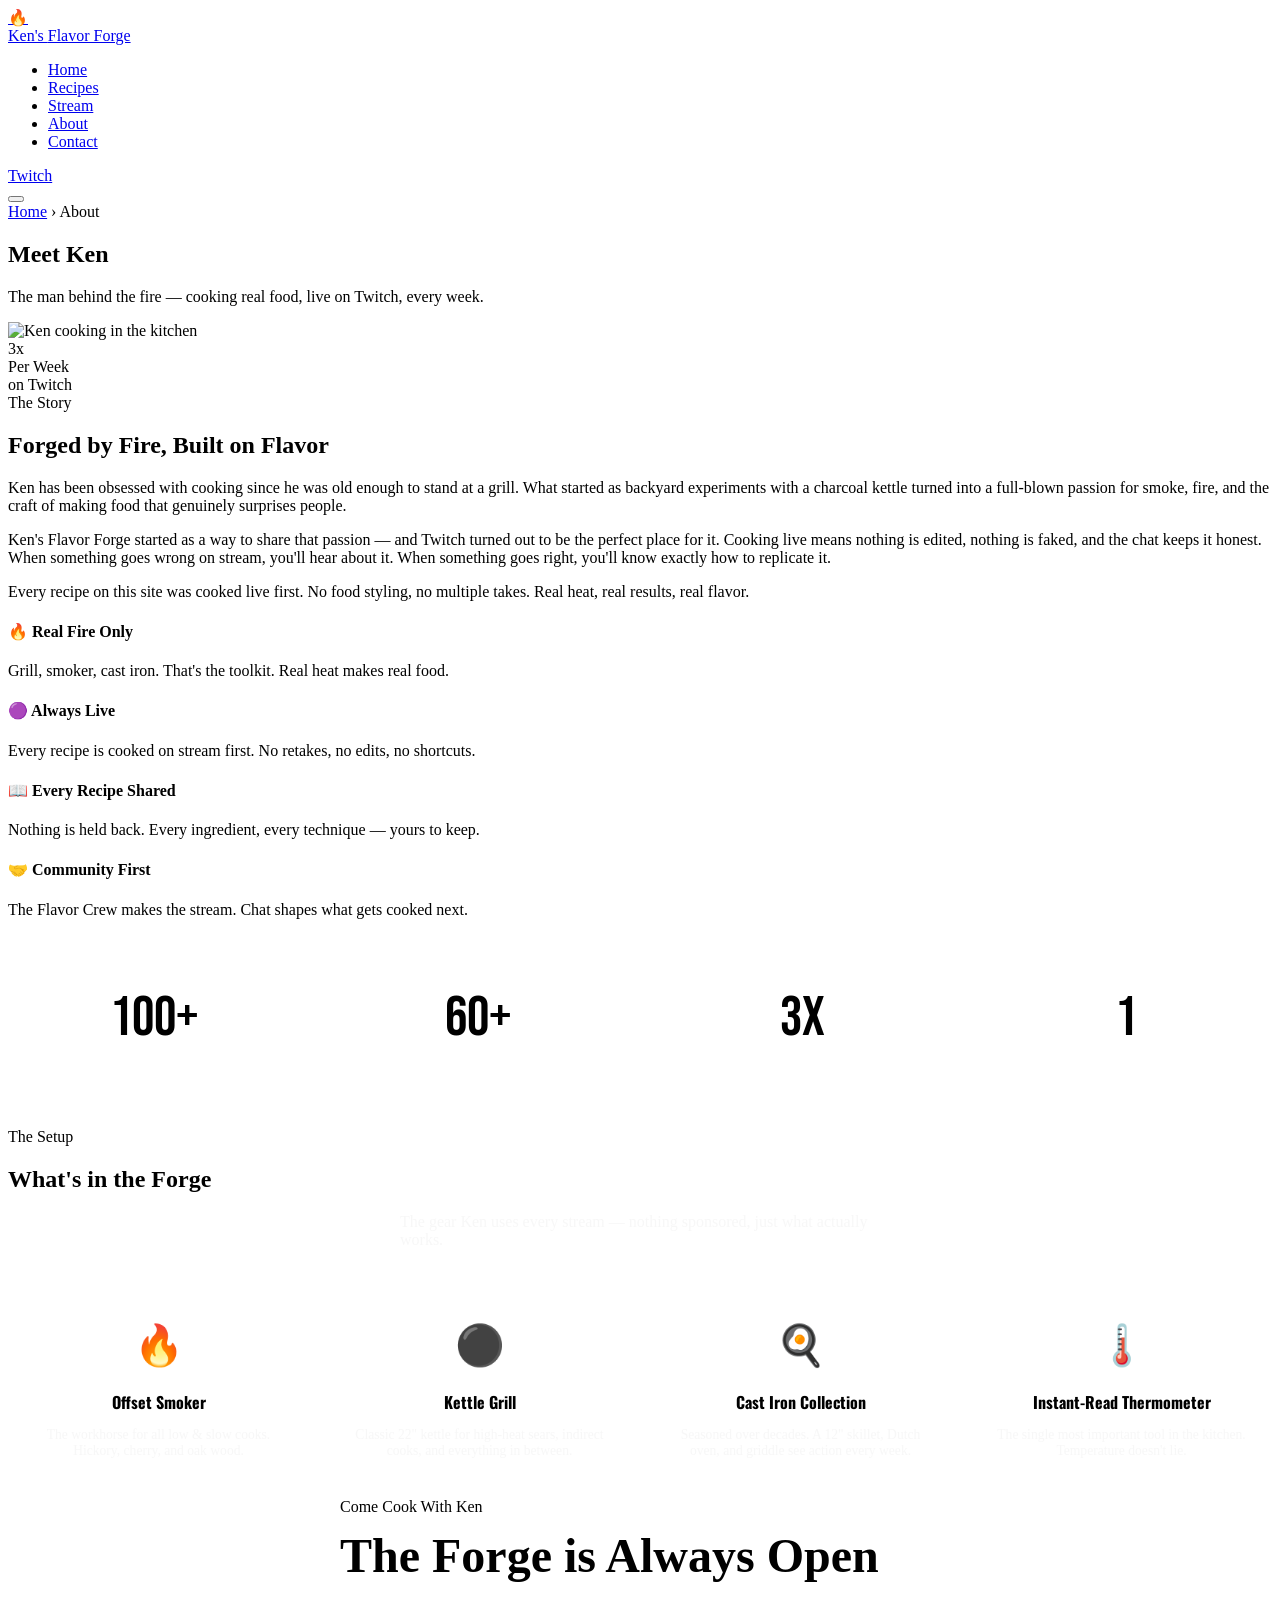
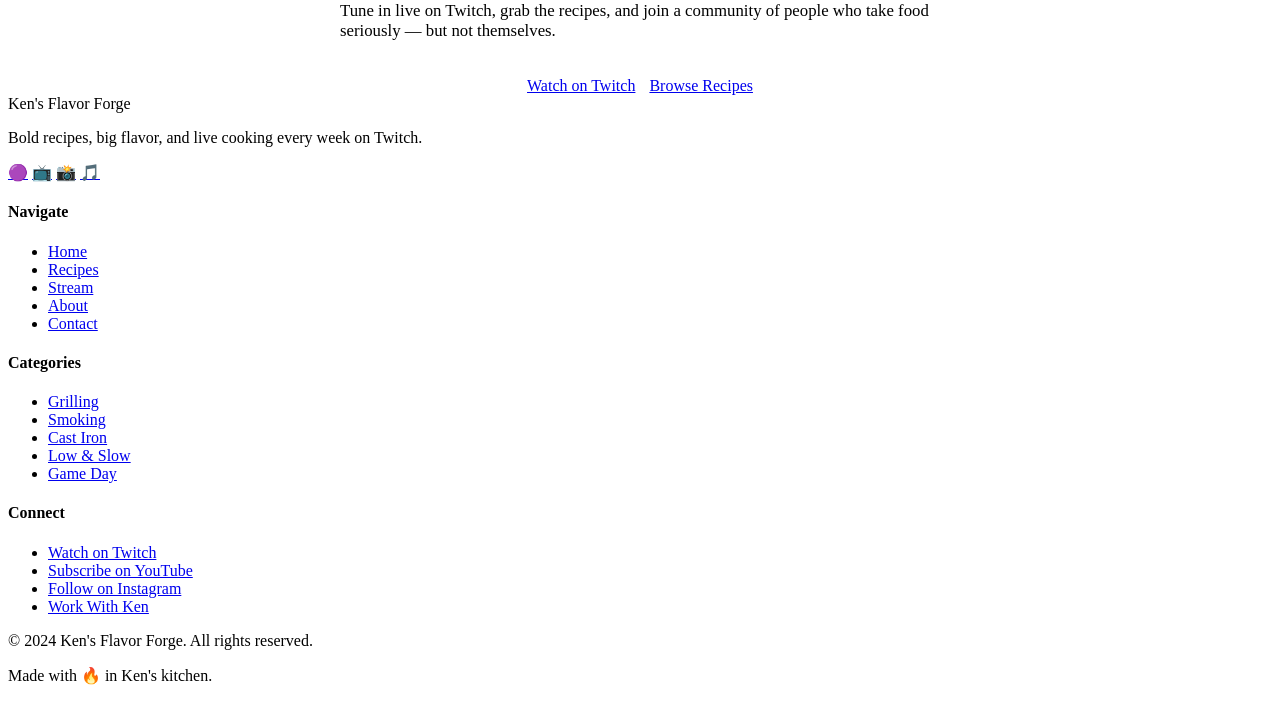
==== about.html @ 2275aea5 "Add about.html" ====
<!DOCTYPE html>
<html lang="en">
<head>
  <meta charset="UTF-8">
  <meta name="viewport" content="width=device-width, initial-scale=1.0">
  <title>About Ken — Ken's Flavor Forge</title>
  <meta name="description" content="Meet Ken — the man behind the fire. Real food, real flavor, live every week on Twitch.">
  <link rel="preconnect" href="https://fonts.googleapis.com">
  <link rel="preconnect" href="https://fonts.gstatic.com" crossorigin>
  <link href="https://fonts.googleapis.com/css2?family=Bebas+Neue&family=Oswald:wght@400;500;600;700&family=Inter:wght@300;400;500;600&display=swap" rel="stylesheet">
  <link rel="stylesheet" href="css/styles.css">
</head>
<body>

  <!-- ==================== HEADER ==================== -->
  <header class="site-header light" role="banner">
    <div class="container">
      <nav class="nav-inner" aria-label="Main navigation">
        <a href="index.html" class="nav-logo" aria-label="Ken's Flavor Forge Home">
          <div class="logo-icon" aria-hidden="true">🔥</div>
          <div class="logo-text">Ken's <span>Flavor Forge</span></div>
        </a>
        <ul class="nav-links" role="list">
          <li><a href="index.html">Home</a></li>
          <li><a href="recipes.html">Recipes</a></li>
          <li><a href="videos.html">Stream</a></li>
          <li><a href="about.html" class="active">About</a></li>
          <li><a href="contact.html">Contact</a></li>
        </ul>
        <div class="nav-live">
          <a href="https://twitch.tv/YOUR_TWITCH_USERNAME" target="_blank" rel="noopener" class="live-badge offline">
            <span class="dot"></span> Twitch
          </a>
        </div>
        <button class="nav-toggle" aria-label="Toggle mobile menu" aria-expanded="false">
          <span></span><span></span><span></span>
        </button>
      </nav>
    </div>
  </header>

  <!-- ==================== PAGE HERO ==================== -->
  <section class="page-hero">
    <div class="container">
      <div class="breadcrumb" aria-label="Breadcrumb">
        <a href="index.html">Home</a>
        <span aria-hidden="true">›</span>
        <span>About</span>
      </div>
      <h1 class="display">Meet Ken</h1>
      <p>The man behind the fire — cooking real food, live on Twitch, every week.</p>
    </div>
  </section>

  <!-- ==================== ABOUT MAIN ==================== -->
  <section class="section section-cream">
    <div class="container">
      <div class="about-grid">

        <div class="about-img fade-up">
          <img
            src="https://images.unsplash.com/photo-1577219491135-ce391730fb2c?w=700&q=80"
            alt="Ken cooking in the kitchen"
            loading="lazy"
          >
          <div class="about-img-badge">
            <div class="num">3x</div>
            <div class="label">Per Week<br>on Twitch</div>
          </div>
        </div>

        <div class="about-content fade-up">
          <span class="section-label">The Story</span>
          <h2>Forged by Fire, Built on Flavor</h2>

          <p>
            Ken has been obsessed with cooking since he was old enough to stand at a grill.
            What started as backyard experiments with a charcoal kettle turned into a full-blown
            passion for smoke, fire, and the craft of making food that genuinely surprises people.
          </p>

          <p>
            Ken's Flavor Forge started as a way to share that passion — and Twitch turned out to
            be the perfect place for it. Cooking live means nothing is edited, nothing is faked,
            and the chat keeps it honest. When something goes wrong on stream, you'll hear about it.
            When something goes right, you'll know exactly how to replicate it.
          </p>

          <p>
            Every recipe on this site was cooked live first. No food styling, no multiple takes.
            Real heat, real results, real flavor.
          </p>

          <div class="about-values">
            <div class="value-card">
              <h4>🔥 Real Fire Only</h4>
              <p>Grill, smoker, cast iron. That's the toolkit. Real heat makes real food.</p>
            </div>
            <div class="value-card">
              <h4>🟣 Always Live</h4>
              <p>Every recipe is cooked on stream first. No retakes, no edits, no shortcuts.</p>
            </div>
            <div class="value-card">
              <h4>📖 Every Recipe Shared</h4>
              <p>Nothing is held back. Every ingredient, every technique — yours to keep.</p>
            </div>
            <div class="value-card">
              <h4>🤝 Community First</h4>
              <p>The Flavor Crew makes the stream. Chat shapes what gets cooked next.</p>
            </div>
          </div>
        </div>

      </div>
    </div>
  </section>

  <!-- ==================== STATS STRIP ==================== -->
  <section class="section-sm" style="background:var(--primary); padding:56px 0;">
    <div class="container">
      <div style="display:grid; grid-template-columns:repeat(4,1fr); gap:32px; text-align:center;">
        <div class="fade-up">
          <div style="font-family:'Bebas Neue',sans-serif; font-size:3.5rem; color:var(--white); line-height:1;">100+</div>
          <div style="font-family:'Oswald',sans-serif; font-size:0.8rem; letter-spacing:0.15em; text-transform:uppercase; color:rgba(255,255,255,0.7); margin-top:6px;">Live Streams</div>
        </div>
        <div class="fade-up">
          <div style="font-family:'Bebas Neue',sans-serif; font-size:3.5rem; color:var(--white); line-height:1;">60+</div>
          <div style="font-family:'Oswald',sans-serif; font-size:0.8rem; letter-spacing:0.15em; text-transform:uppercase; color:rgba(255,255,255,0.7); margin-top:6px;">Recipes Published</div>
        </div>
        <div class="fade-up">
          <div style="font-family:'Bebas Neue',sans-serif; font-size:3.5rem; color:var(--white); line-height:1;">3x</div>
          <div style="font-family:'Oswald',sans-serif; font-size:0.8rem; letter-spacing:0.15em; text-transform:uppercase; color:rgba(255,255,255,0.7); margin-top:6px;">Streams Per Week</div>
        </div>
        <div class="fade-up">
          <div style="font-family:'Bebas Neue',sans-serif; font-size:3.5rem; color:var(--white); line-height:1;">1</div>
          <div style="font-family:'Oswald',sans-serif; font-size:0.8rem; letter-spacing:0.15em; text-transform:uppercase; color:rgba(255,255,255,0.7); margin-top:6px;">Forge. Ken's.</div>
        </div>
      </div>
    </div>
  </section>

  <!-- ==================== GEAR SECTION ==================== -->
  <section class="section section-dark-mid">
    <div class="container">
      <div class="section-header fade-up text-center" style="margin-bottom:48px;">
        <span class="section-label">The Setup</span>
        <h2 style="color:var(--white);">What's in the Forge</h2>
        <p style="color:rgba(240,240,240,0.55); max-width:480px; margin:0 auto;">The gear Ken uses every stream — nothing sponsored, just what actually works.</p>
      </div>

      <div style="display:grid; grid-template-columns:repeat(auto-fill,minmax(240px,1fr)); gap:20px;" class="fade-up">

        <div style="background:var(--dark-card); border-radius:var(--radius); padding:24px; border:1px solid rgba(255,255,255,0.07); text-align:center;">
          <div style="font-size:2.5rem; margin-bottom:12px;">🔥</div>
          <h4 style="font-family:'Oswald',sans-serif; font-size:1rem; color:var(--white); margin-bottom:8px;">Offset Smoker</h4>
          <p style="font-size:0.85rem; color:rgba(240,240,240,0.5);">The workhorse for all low & slow cooks. Hickory, cherry, and oak wood.</p>
        </div>

        <div style="background:var(--dark-card); border-radius:var(--radius); padding:24px; border:1px solid rgba(255,255,255,0.07); text-align:center;">
          <div style="font-size:2.5rem; margin-bottom:12px;">⚫</div>
          <h4 style="font-family:'Oswald',sans-serif; font-size:1rem; color:var(--white); margin-bottom:8px;">Kettle Grill</h4>
          <p style="font-size:0.85rem; color:rgba(240,240,240,0.5);">Classic 22" kettle for high-heat sears, indirect cooks, and everything in between.</p>
        </div>

        <div style="background:var(--dark-card); border-radius:var(--radius); padding:24px; border:1px solid rgba(255,255,255,0.07); text-align:center;">
          <div style="font-size:2.5rem; margin-bottom:12px;">🍳</div>
          <h4 style="font-family:'Oswald',sans-serif; font-size:1rem; color:var(--white); margin-bottom:8px;">Cast Iron Collection</h4>
          <p style="font-size:0.85rem; color:rgba(240,240,240,0.5);">Seasoned over decades. A 12" skillet, Dutch oven, and griddle see action every week.</p>
        </div>

        <div style="background:var(--dark-card); border-radius:var(--radius); padding:24px; border:1px solid rgba(255,255,255,0.07); text-align:center;">
          <div style="font-size:2.5rem; margin-bottom:12px;">🌡️</div>
          <h4 style="font-family:'Oswald',sans-serif; font-size:1rem; color:var(--white); margin-bottom:8px;">Instant-Read Thermometer</h4>
          <p style="font-size:0.85rem; color:rgba(240,240,240,0.5);">The single most important tool in the kitchen. Temperature doesn't lie.</p>
        </div>

      </div>
    </div>
  </section>

  <!-- ==================== JOIN CTA ==================== -->
  <section class="section section-cream text-center">
    <div class="container fade-up" style="max-width:600px; margin:0 auto;">
      <span class="section-label">Come Cook With Ken</span>
      <h2 style="font-size:clamp(2rem,4vw,3rem); margin:12px 0 18px;">The Forge is Always Open</h2>
      <p style="color:var(--text-mid); font-size:1.05rem; margin-bottom:36px;">
        Tune in live on Twitch, grab the recipes, and join a community of people who take food seriously
        — but not themselves.
      </p>
      <div style="display:flex; gap:14px; justify-content:center; flex-wrap:wrap;">
        <a href="videos.html" class="btn btn-primary">Watch on Twitch</a>
        <a href="recipes.html" class="btn btn-outline-dark">Browse Recipes</a>
      </div>
    </div>
  </section>

  <!-- ==================== FOOTER ==================== -->
  <footer class="site-footer" role="contentinfo">
    <div class="container">
      <div class="footer-grid">
        <div class="footer-brand">
          <div class="logo-text">Ken's <span>Flavor Forge</span></div>
          <p>Bold recipes, big flavor, and live cooking every week on Twitch.</p>
          <div class="footer-social">
            <a href="https://twitch.tv/YOUR_TWITCH_USERNAME" target="_blank" rel="noopener" aria-label="Twitch">🟣</a>
            <a href="#" aria-label="YouTube">📺</a>
            <a href="#" aria-label="Instagram">📸</a>
            <a href="#" aria-label="TikTok">🎵</a>
          </div>
        </div>
        <div class="footer-col">
          <h4>Navigate</h4>
          <ul>
            <li><a href="index.html">Home</a></li>
            <li><a href="recipes.html">Recipes</a></li>
            <li><a href="videos.html">Stream</a></li>
            <li><a href="about.html">About</a></li>
            <li><a href="contact.html">Contact</a></li>
          </ul>
        </div>
        <div class="footer-col">
          <h4>Categories</h4>
          <ul>
            <li><a href="recipes.html">Grilling</a></li>
            <li><a href="recipes.html">Smoking</a></li>
            <li><a href="recipes.html">Cast Iron</a></li>
            <li><a href="recipes.html">Low & Slow</a></li>
            <li><a href="recipes.html">Game Day</a></li>
          </ul>
        </div>
        <div class="footer-col">
          <h4>Connect</h4>
          <ul>
            <li><a href="https://twitch.tv/YOUR_TWITCH_USERNAME" target="_blank" rel="noopener">Watch on Twitch</a></li>
            <li><a href="#">Subscribe on YouTube</a></li>
            <li><a href="#">Follow on Instagram</a></li>
            <li><a href="contact.html">Work With Ken</a></li>
          </ul>
        </div>
      </div>
      <div class="footer-bottom">
        <p>&copy; 2024 Ken's Flavor Forge. All rights reserved.</p>
        <p>Made with 🔥 in Ken's kitchen.</p>
      </div>
    </div>
  </footer>

  <script src="js/main.js"></script>
</body>
</html>
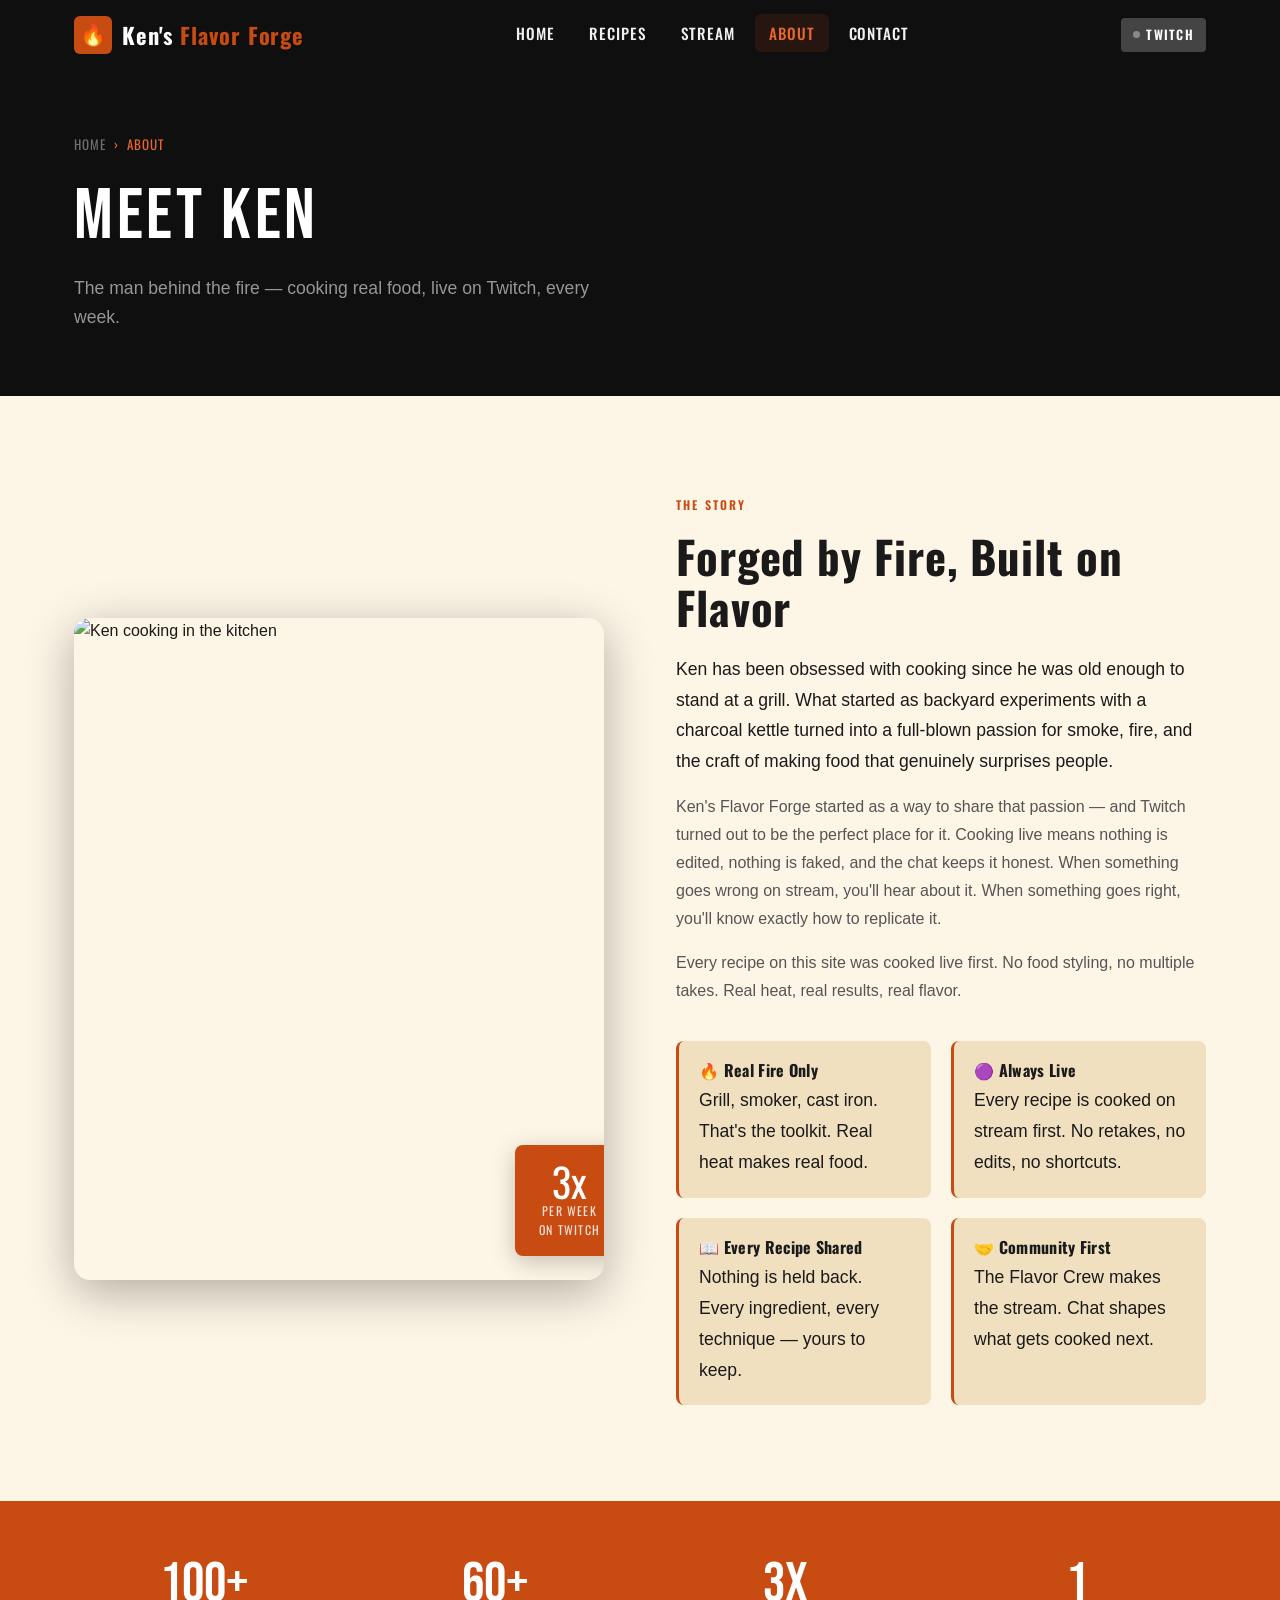
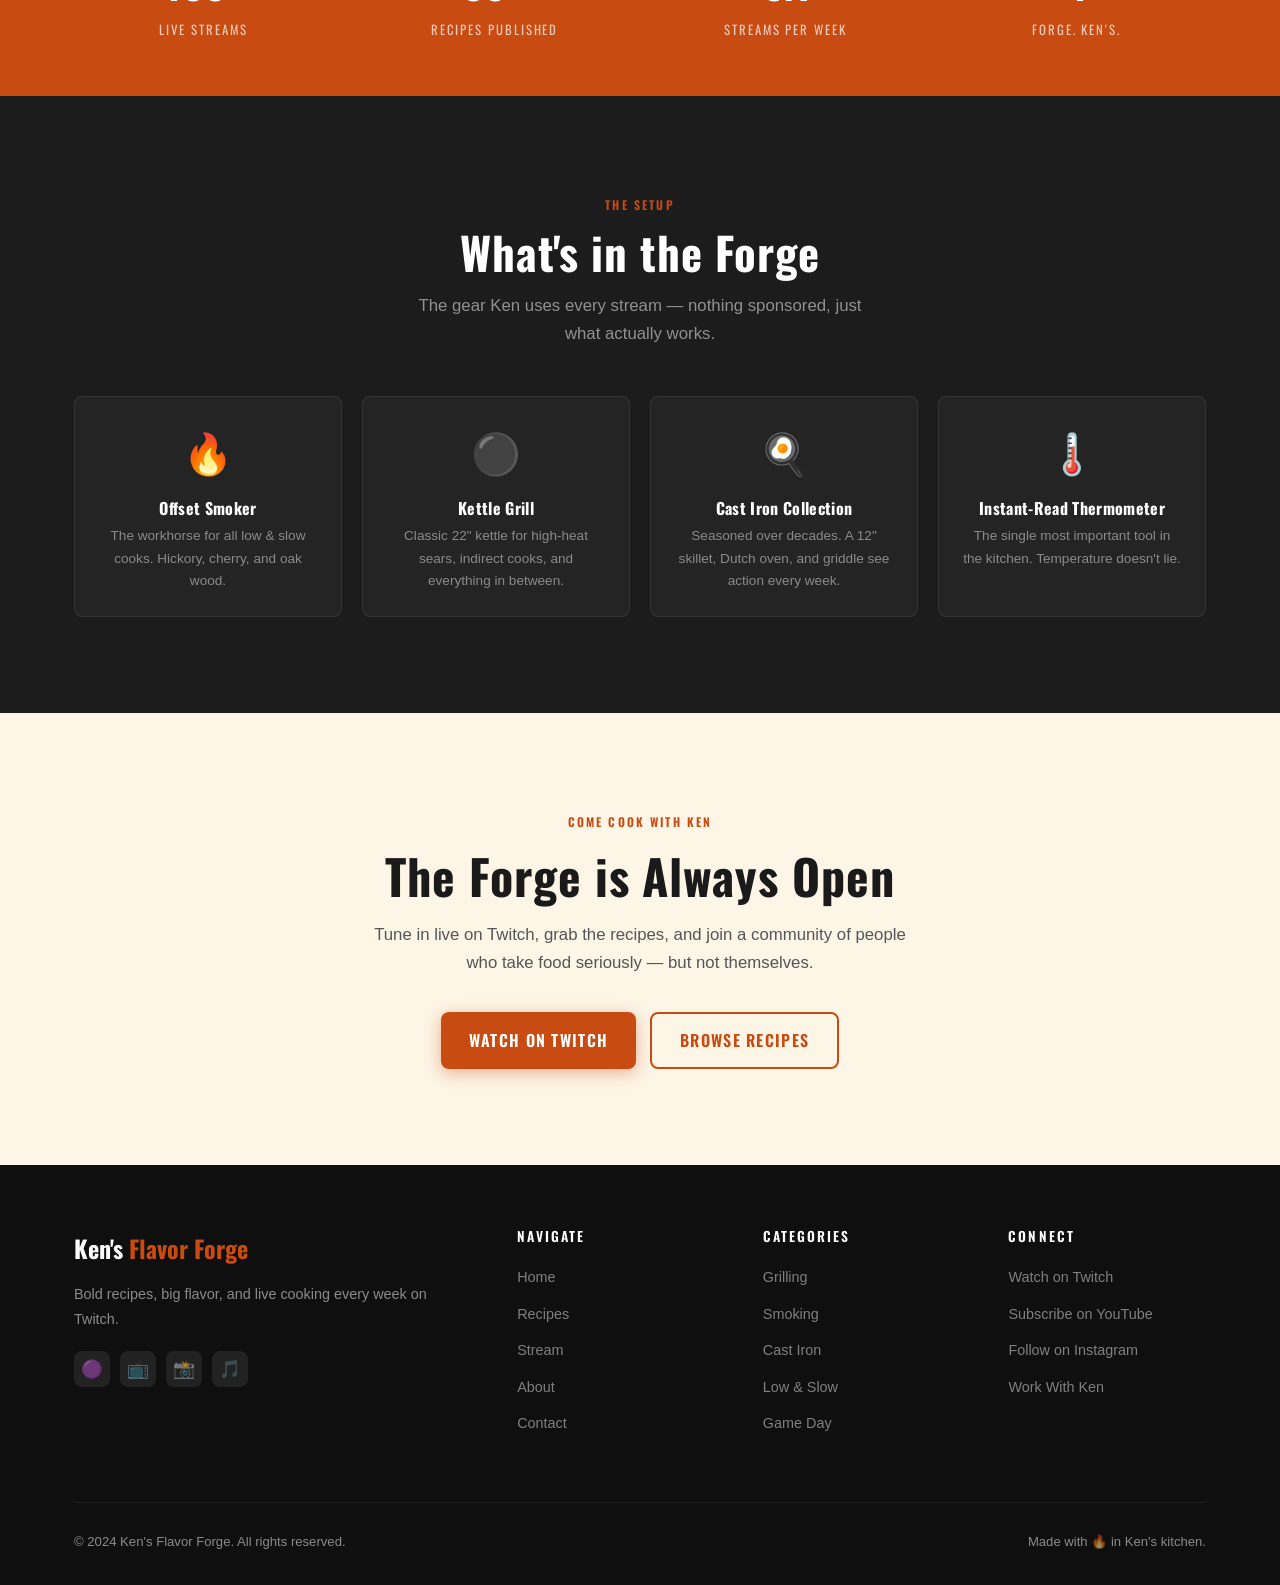
==== commit eb945e71: "Update about.html" ====
--- a/about.html
+++ b/about.html
@@ -28,7 +28,7 @@
           <li><a href="contact.html">Contact</a></li>
         </ul>
         <div class="nav-live">
-          <a href="https://twitch.tv/YOUR_TWITCH_USERNAME" target="_blank" rel="noopener" class="live-badge offline">
+          <a href="https://twitch.tv/MerlinReturned" target="_blank" rel="noopener" class="live-badge offline">
             <span class="dot"></span> Twitch
           </a>
         </div>
@@ -202,7 +202,7 @@
           <div class="logo-text">Ken's <span>Flavor Forge</span></div>
           <p>Bold recipes, big flavor, and live cooking every week on Twitch.</p>
           <div class="footer-social">
-            <a href="https://twitch.tv/YOUR_TWITCH_USERNAME" target="_blank" rel="noopener" aria-label="Twitch">🟣</a>
+            <a href="https://twitch.tv/MerlinReturned" target="_blank" rel="noopener" aria-label="Twitch">🟣</a>
             <a href="#" aria-label="YouTube">📺</a>
             <a href="#" aria-label="Instagram">📸</a>
             <a href="#" aria-label="TikTok">🎵</a>
@@ -231,7 +231,7 @@
         <div class="footer-col">
           <h4>Connect</h4>
           <ul>
-            <li><a href="https://twitch.tv/YOUR_TWITCH_USERNAME" target="_blank" rel="noopener">Watch on Twitch</a></li>
+            <li><a href="https://twitch.tv/MerlinReturned" target="_blank" rel="noopener">Watch on Twitch</a></li>
             <li><a href="#">Subscribe on YouTube</a></li>
             <li><a href="#">Follow on Instagram</a></li>
             <li><a href="contact.html">Work With Ken</a></li>
--- a/css/styles.css
+++ b/css/styles.css
@@ -0,0 +1,1362 @@
+/* =============================================
+   Ken's Flavor Forge — Main Stylesheet
+   ============================================= */
+
+/* --- Custom Properties --- */
+:root {
+  --primary:       #C84B11;
+  --primary-light: #E8672E;
+  --primary-dark:  #9E3A0D;
+  --dark:          #0F0F0F;
+  --dark-mid:      #1C1C1C;
+  --dark-card:     #242424;
+  --cream:         #FDF5E6;
+  --cream-dark:    #F0E0C0;
+  --text-dark:     #1A1A1A;
+  --text-mid:      #555555;
+  --text-light:    #F0F0F0;
+  --white:         #FFFFFF;
+  --border:        rgba(200,75,17,0.25);
+  --shadow-sm:     0 2px 8px rgba(0,0,0,0.15);
+  --shadow-md:     0 6px 24px rgba(0,0,0,0.22);
+  --shadow-lg:     0 12px 48px rgba(0,0,0,0.3);
+  --radius:        8px;
+  --radius-lg:     16px;
+  --nav-h:         70px;
+  --transition:    0.25s ease;
+}
+
+/* --- Reset & Base --- */
+*, *::before, *::after { box-sizing: border-box; margin: 0; padding: 0; }
+
+html { scroll-behavior: smooth; font-size: 16px; }
+
+body {
+  font-family: 'Inter', 'Helvetica Neue', Arial, sans-serif;
+  background: var(--cream);
+  color: var(--text-dark);
+  line-height: 1.65;
+  overflow-x: hidden;
+}
+
+img { display: block; max-width: 100%; height: auto; }
+a  { color: inherit; text-decoration: none; }
+ul { list-style: none; }
+button { cursor: pointer; border: none; background: none; font-family: inherit; }
+
+/* --- Typography --- */
+h1, h2, h3, h4, h5 {
+  font-family: 'Oswald', 'Impact', sans-serif;
+  font-weight: 700;
+  line-height: 1.15;
+  letter-spacing: 0.02em;
+}
+
+.display {
+  font-family: 'Bebas Neue', 'Oswald', sans-serif;
+  font-weight: 400;
+  letter-spacing: 0.05em;
+}
+
+.section-label {
+  font-family: 'Oswald', sans-serif;
+  font-size: 0.75rem;
+  font-weight: 600;
+  letter-spacing: 0.18em;
+  text-transform: uppercase;
+  color: var(--primary);
+}
+
+/* --- Utility --- */
+.container { max-width: 1180px; margin: 0 auto; padding: 0 24px; }
+.text-center { text-align: center; }
+.sr-only { position: absolute; width: 1px; height: 1px; overflow: hidden; clip: rect(0,0,0,0); }
+
+/* --- Buttons --- */
+.btn {
+  display: inline-flex;
+  align-items: center;
+  gap: 8px;
+  padding: 13px 28px;
+  border-radius: var(--radius);
+  font-family: 'Oswald', sans-serif;
+  font-size: 1rem;
+  font-weight: 600;
+  letter-spacing: 0.08em;
+  text-transform: uppercase;
+  transition: all var(--transition);
+  white-space: nowrap;
+}
+
+.btn-primary {
+  background: var(--primary);
+  color: var(--white);
+  box-shadow: 0 4px 16px rgba(200,75,17,0.4);
+}
+.btn-primary:hover {
+  background: var(--primary-light);
+  transform: translateY(-2px);
+  box-shadow: 0 6px 22px rgba(200,75,17,0.5);
+}
+
+.btn-outline {
+  border: 2px solid var(--white);
+  color: var(--white);
+  background: transparent;
+}
+.btn-outline:hover {
+  background: var(--white);
+  color: var(--primary);
+}
+
+.btn-outline-dark {
+  border: 2px solid var(--primary);
+  color: var(--primary);
+  background: transparent;
+}
+.btn-outline-dark:hover {
+  background: var(--primary);
+  color: var(--white);
+}
+
+.btn-sm { padding: 9px 20px; font-size: 0.85rem; }
+
+/* =============================================
+   HEADER / NAV
+   ============================================= */
+.site-header {
+  position: fixed;
+  top: 0; left: 0; right: 0;
+  height: var(--nav-h);
+  z-index: 1000;
+  transition: background var(--transition), box-shadow var(--transition);
+}
+
+.site-header.scrolled {
+  background: rgba(15,15,15,0.96);
+  backdrop-filter: blur(12px);
+  box-shadow: 0 2px 20px rgba(0,0,0,0.5);
+}
+
+.site-header.light {
+  background: var(--dark);
+}
+
+.nav-inner {
+  display: flex;
+  align-items: center;
+  justify-content: space-between;
+  height: var(--nav-h);
+}
+
+.nav-logo {
+  display: flex;
+  align-items: center;
+  gap: 10px;
+}
+
+.nav-logo .logo-icon {
+  width: 38px;
+  height: 38px;
+  background: var(--primary);
+  border-radius: 6px;
+  display: flex;
+  align-items: center;
+  justify-content: center;
+  font-size: 1.3rem;
+}
+
+.nav-logo .logo-text {
+  font-family: 'Oswald', sans-serif;
+  font-size: 1.4rem;
+  font-weight: 700;
+  color: var(--white);
+  line-height: 1;
+  letter-spacing: 0.04em;
+}
+
+.nav-logo .logo-text span {
+  color: var(--primary);
+}
+
+.nav-links {
+  display: flex;
+  align-items: center;
+  gap: 6px;
+}
+
+.nav-links a {
+  padding: 8px 14px;
+  color: var(--text-light);
+  font-family: 'Oswald', sans-serif;
+  font-size: 0.95rem;
+  font-weight: 500;
+  letter-spacing: 0.06em;
+  text-transform: uppercase;
+  border-radius: 6px;
+  transition: color var(--transition), background var(--transition);
+}
+
+.nav-links a:hover,
+.nav-links a.active {
+  color: var(--primary-light);
+  background: rgba(200,75,17,0.12);
+}
+
+.nav-live {
+  display: flex;
+  align-items: center;
+  gap: 8px;
+}
+
+.live-badge {
+  display: flex;
+  align-items: center;
+  gap: 6px;
+  padding: 6px 12px;
+  background: #6441a5;
+  border-radius: 4px;
+  font-family: 'Oswald', sans-serif;
+  font-size: 0.8rem;
+  font-weight: 600;
+  letter-spacing: 0.1em;
+  color: var(--white);
+  text-transform: uppercase;
+  transition: opacity var(--transition);
+}
+
+.live-badge:hover { opacity: 0.85; }
+
+.live-badge .dot {
+  width: 7px;
+  height: 7px;
+  background: #ff4444;
+  border-radius: 50%;
+  animation: pulse 1.6s infinite;
+}
+
+.live-badge.offline { background: #444; }
+.live-badge.offline .dot { background: #888; animation: none; }
+
+@keyframes pulse {
+  0%, 100% { opacity: 1; transform: scale(1); }
+  50%       { opacity: 0.6; transform: scale(1.3); }
+}
+
+/* Mobile hamburger */
+.nav-toggle {
+  display: none;
+  flex-direction: column;
+  gap: 5px;
+  padding: 8px;
+  border-radius: 6px;
+  transition: background var(--transition);
+}
+.nav-toggle:hover { background: rgba(255,255,255,0.1); }
+.nav-toggle span {
+  display: block;
+  width: 24px;
+  height: 2px;
+  background: var(--white);
+  border-radius: 2px;
+  transition: all 0.3s;
+}
+.nav-toggle.open span:nth-child(1) { transform: translateY(7px) rotate(45deg); }
+.nav-toggle.open span:nth-child(2) { opacity: 0; }
+.nav-toggle.open span:nth-child(3) { transform: translateY(-7px) rotate(-45deg); }
+
+/* =============================================
+   HERO
+   ============================================= */
+.hero {
+  position: relative;
+  min-height: 100vh;
+  display: flex;
+  align-items: center;
+  overflow: hidden;
+  background: var(--dark);
+}
+
+.hero-bg {
+  position: absolute;
+  inset: 0;
+  background-image: url('https://images.unsplash.com/photo-1555939594-58d7cb561ad1?w=1800&q=85');
+  background-size: cover;
+  background-position: center;
+  filter: brightness(0.35) saturate(1.2);
+  transform: scale(1.05);
+  transition: transform 8s ease-out;
+}
+
+.hero:hover .hero-bg { transform: scale(1.08); }
+
+.hero-overlay {
+  position: absolute;
+  inset: 0;
+  background: linear-gradient(
+    135deg,
+    rgba(15,15,15,0.7) 0%,
+    rgba(200,75,17,0.15) 50%,
+    rgba(15,15,15,0.85) 100%
+  );
+}
+
+.hero-content {
+  position: relative;
+  z-index: 2;
+  max-width: 720px;
+}
+
+.hero-eyebrow {
+  display: inline-flex;
+  align-items: center;
+  gap: 10px;
+  margin-bottom: 20px;
+  padding: 8px 16px;
+  border: 1px solid rgba(200,75,17,0.5);
+  border-radius: 4px;
+  font-family: 'Oswald', sans-serif;
+  font-size: 0.8rem;
+  font-weight: 600;
+  letter-spacing: 0.2em;
+  text-transform: uppercase;
+  color: var(--primary-light);
+}
+
+.hero h1 {
+  font-family: 'Bebas Neue', 'Oswald', sans-serif;
+  font-size: clamp(3.5rem, 9vw, 7.5rem);
+  color: var(--white);
+  line-height: 0.95;
+  margin-bottom: 24px;
+}
+
+.hero h1 .accent { color: var(--primary); }
+
+.hero-tagline {
+  font-size: clamp(1rem, 2.5vw, 1.25rem);
+  color: rgba(240,240,240,0.8);
+  margin-bottom: 40px;
+  max-width: 520px;
+  font-weight: 300;
+  letter-spacing: 0.01em;
+}
+
+.hero-actions {
+  display: flex;
+  flex-wrap: wrap;
+  gap: 14px;
+  align-items: center;
+}
+
+.hero-scroll {
+  position: absolute;
+  bottom: 36px;
+  left: 50%;
+  transform: translateX(-50%);
+  z-index: 2;
+  display: flex;
+  flex-direction: column;
+  align-items: center;
+  gap: 8px;
+  color: rgba(255,255,255,0.5);
+  font-size: 0.7rem;
+  letter-spacing: 0.15em;
+  text-transform: uppercase;
+  animation: bounce 2s infinite;
+}
+
+.hero-scroll svg { stroke: rgba(255,255,255,0.5); }
+
+@keyframes bounce {
+  0%, 100% { transform: translateX(-50%) translateY(0); }
+  50%       { transform: translateX(-50%) translateY(8px); }
+}
+
+/* =============================================
+   SECTIONS SHARED
+   ============================================= */
+.section { padding: 96px 0; }
+.section-sm { padding: 64px 0; }
+.section-dark { background: var(--dark); color: var(--text-light); }
+.section-dark-mid { background: var(--dark-mid); color: var(--text-light); }
+.section-cream { background: var(--cream); }
+.section-cream-dark { background: var(--cream-dark); }
+
+.section-header { margin-bottom: 52px; }
+.section-header h2 {
+  font-size: clamp(1.9rem, 4vw, 2.8rem);
+  margin-top: 8px;
+  margin-bottom: 14px;
+}
+.section-header p {
+  font-size: 1.05rem;
+  color: var(--text-mid);
+  max-width: 560px;
+}
+.section-dark .section-header p,
+.section-dark-mid .section-header p { color: rgba(240,240,240,0.6); }
+
+/* =============================================
+   LIVE STREAM BANNER
+   ============================================= */
+.stream-banner {
+  background: linear-gradient(90deg, #6441a5, #8b5cf6);
+  color: var(--white);
+  padding: 14px 0;
+  overflow: hidden;
+}
+
+.stream-banner-inner {
+  display: flex;
+  align-items: center;
+  justify-content: space-between;
+  gap: 16px;
+  flex-wrap: wrap;
+}
+
+.stream-banner-left {
+  display: flex;
+  align-items: center;
+  gap: 14px;
+}
+
+.twitch-icon { font-size: 1.5rem; }
+
+.stream-banner-text strong {
+  font-family: 'Oswald', sans-serif;
+  font-size: 1rem;
+  letter-spacing: 0.06em;
+  display: block;
+}
+
+.stream-banner-text span { font-size: 0.85rem; opacity: 0.8; }
+
+/* =============================================
+   FEATURED RECIPE
+   ============================================= */
+.featured-grid {
+  display: grid;
+  grid-template-columns: 1fr 1fr;
+  gap: 60px;
+  align-items: center;
+}
+
+.featured-media {
+  position: relative;
+  border-radius: var(--radius-lg);
+  overflow: hidden;
+  aspect-ratio: 4/3;
+  box-shadow: var(--shadow-lg);
+}
+
+.featured-media img {
+  width: 100%;
+  height: 100%;
+  object-fit: cover;
+  transition: transform 0.5s ease;
+}
+
+.featured-media:hover img { transform: scale(1.04); }
+
+.featured-media .play-btn {
+  position: absolute;
+  inset: 0;
+  display: flex;
+  align-items: center;
+  justify-content: center;
+  background: rgba(0,0,0,0.25);
+  transition: background var(--transition);
+}
+
+.featured-media:hover .play-btn { background: rgba(0,0,0,0.35); }
+
+.play-circle {
+  width: 72px;
+  height: 72px;
+  background: rgba(200,75,17,0.9);
+  border-radius: 50%;
+  display: flex;
+  align-items: center;
+  justify-content: center;
+  backdrop-filter: blur(4px);
+  transition: transform var(--transition), background var(--transition);
+  box-shadow: 0 4px 24px rgba(200,75,17,0.5);
+}
+
+.play-circle:hover {
+  transform: scale(1.1);
+  background: var(--primary);
+}
+
+.play-circle svg { margin-left: 4px; }
+
+.featured-tag {
+  display: inline-flex;
+  align-items: center;
+  gap: 6px;
+  padding: 6px 14px;
+  background: rgba(200,75,17,0.12);
+  border: 1px solid rgba(200,75,17,0.3);
+  border-radius: 4px;
+  font-family: 'Oswald', sans-serif;
+  font-size: 0.75rem;
+  font-weight: 600;
+  letter-spacing: 0.14em;
+  text-transform: uppercase;
+  color: var(--primary);
+  margin-bottom: 16px;
+}
+
+.featured-info h3 {
+  font-size: clamp(1.8rem, 3vw, 2.5rem);
+  margin-bottom: 16px;
+}
+
+.featured-info .description {
+  color: rgba(240,240,240,0.7);
+  margin-bottom: 28px;
+  font-size: 1.05rem;
+  line-height: 1.7;
+}
+
+.recipe-meta {
+  display: flex;
+  gap: 24px;
+  margin-bottom: 32px;
+  flex-wrap: wrap;
+}
+
+.meta-item {
+  display: flex;
+  align-items: center;
+  gap: 7px;
+  font-size: 0.9rem;
+  color: rgba(240,240,240,0.6);
+}
+
+.meta-item svg { stroke: var(--primary-light); flex-shrink: 0; }
+
+/* =============================================
+   RECIPE GRID
+   ============================================= */
+.recipe-grid {
+  display: grid;
+  grid-template-columns: repeat(auto-fill, minmax(310px, 1fr));
+  gap: 28px;
+}
+
+.recipe-card {
+  background: var(--white);
+  border-radius: var(--radius-lg);
+  overflow: hidden;
+  box-shadow: var(--shadow-sm);
+  transition: transform var(--transition), box-shadow var(--transition);
+  display: flex;
+  flex-direction: column;
+}
+
+.recipe-card:hover {
+  transform: translateY(-5px);
+  box-shadow: var(--shadow-md);
+}
+
+.card-img {
+  position: relative;
+  aspect-ratio: 16/10;
+  overflow: hidden;
+}
+
+.card-img img {
+  width: 100%;
+  height: 100%;
+  object-fit: cover;
+  transition: transform 0.5s ease;
+}
+
+.recipe-card:hover .card-img img { transform: scale(1.06); }
+
+.card-category {
+  position: absolute;
+  top: 12px;
+  left: 12px;
+  padding: 4px 10px;
+  border-radius: 4px;
+  font-family: 'Oswald', sans-serif;
+  font-size: 0.7rem;
+  font-weight: 600;
+  letter-spacing: 0.12em;
+  text-transform: uppercase;
+  color: var(--white);
+}
+
+.cat-grill    { background: #C84B11; }
+.cat-smoke    { background: #3D2B1A; }
+.cat-cast-iron{ background: #4A4A4A; }
+.cat-low-slow { background: #7D3C00; }
+.cat-game-day { background: #1A5C2A; }
+.cat-seafood  { background: #0E4D6E; }
+
+.card-body {
+  padding: 22px;
+  flex: 1;
+  display: flex;
+  flex-direction: column;
+}
+
+.card-body h3 {
+  font-size: 1.25rem;
+  margin-bottom: 10px;
+  color: var(--text-dark);
+}
+
+.card-body p {
+  font-size: 0.92rem;
+  color: var(--text-mid);
+  line-height: 1.6;
+  flex: 1;
+  margin-bottom: 18px;
+}
+
+.card-footer-row {
+  display: flex;
+  align-items: center;
+  justify-content: space-between;
+  padding-top: 16px;
+  border-top: 1px solid #eee;
+}
+
+.card-meta {
+  display: flex;
+  gap: 14px;
+}
+
+.card-meta span {
+  display: flex;
+  align-items: center;
+  gap: 5px;
+  font-size: 0.82rem;
+  color: var(--text-mid);
+}
+
+.card-meta svg { stroke: var(--primary); }
+
+.card-link {
+  display: flex;
+  align-items: center;
+  gap: 5px;
+  font-family: 'Oswald', sans-serif;
+  font-size: 0.85rem;
+  font-weight: 600;
+  letter-spacing: 0.06em;
+  text-transform: uppercase;
+  color: var(--primary);
+  transition: gap var(--transition), color var(--transition);
+}
+
+.card-link:hover { gap: 9px; color: var(--primary-dark); }
+
+/* --- Recipe Filter --- */
+.filter-bar {
+  display: flex;
+  flex-wrap: wrap;
+  gap: 10px;
+  margin-bottom: 40px;
+}
+
+.filter-btn {
+  padding: 8px 20px;
+  border-radius: 30px;
+  border: 2px solid #ddd;
+  font-family: 'Oswald', sans-serif;
+  font-size: 0.85rem;
+  font-weight: 600;
+  letter-spacing: 0.08em;
+  text-transform: uppercase;
+  color: var(--text-mid);
+  background: var(--white);
+  transition: all var(--transition);
+}
+
+.filter-btn:hover,
+.filter-btn.active {
+  border-color: var(--primary);
+  color: var(--primary);
+  background: rgba(200,75,17,0.06);
+}
+
+/* =============================================
+   TWITCH / STREAM SECTION
+   ============================================= */
+.stream-section { background: #0E0E10; }
+
+.twitch-layout {
+  display: grid;
+  grid-template-columns: 1fr 360px;
+  gap: 0;
+  border-radius: var(--radius-lg);
+  overflow: hidden;
+  box-shadow: var(--shadow-lg);
+  border: 1px solid rgba(100,65,165,0.3);
+  min-height: 480px;
+}
+
+.twitch-player {
+  background: #000;
+  position: relative;
+  aspect-ratio: 16/9;
+}
+
+.twitch-player iframe {
+  width: 100%;
+  height: 100%;
+  border: none;
+}
+
+.twitch-placeholder {
+  width: 100%;
+  height: 100%;
+  display: flex;
+  flex-direction: column;
+  align-items: center;
+  justify-content: center;
+  gap: 16px;
+  background: linear-gradient(135deg, #1a1a2e, #0e0e10);
+  color: rgba(255,255,255,0.5);
+  font-family: 'Oswald', sans-serif;
+  letter-spacing: 0.08em;
+  text-transform: uppercase;
+  font-size: 0.9rem;
+  padding: 40px;
+  text-align: center;
+}
+
+.twitch-placeholder .twitch-logo {
+  font-size: 4rem;
+  margin-bottom: 8px;
+}
+
+.twitch-placeholder h3 {
+  font-size: 1.6rem;
+  color: rgba(255,255,255,0.8);
+  margin-bottom: 8px;
+}
+
+.twitch-chat {
+  background: #18181b;
+  display: flex;
+  flex-direction: column;
+  border-left: 1px solid rgba(255,255,255,0.06);
+}
+
+.twitch-chat iframe {
+  width: 100%;
+  flex: 1;
+  border: none;
+  min-height: 480px;
+}
+
+.stream-info {
+  padding: 32px 0 0;
+  display: grid;
+  grid-template-columns: 1fr auto;
+  gap: 24px;
+  align-items: start;
+}
+
+.stream-info h3 {
+  font-size: 1.6rem;
+  color: var(--white);
+  margin-bottom: 8px;
+}
+
+.stream-info p {
+  color: rgba(240,240,240,0.55);
+  font-size: 0.95rem;
+}
+
+.stream-stats {
+  display: flex;
+  gap: 24px;
+  flex-wrap: wrap;
+  justify-content: flex-end;
+}
+
+.stat-item {
+  text-align: center;
+}
+
+.stat-item .num {
+  font-family: 'Bebas Neue', sans-serif;
+  font-size: 2rem;
+  color: var(--primary-light);
+  line-height: 1;
+}
+
+.stat-item .label {
+  font-size: 0.75rem;
+  color: rgba(240,240,240,0.45);
+  letter-spacing: 0.1em;
+  text-transform: uppercase;
+}
+
+/* =============================================
+   SCHEDULE SECTION
+   ============================================= */
+.schedule-grid {
+  display: grid;
+  grid-template-columns: repeat(auto-fill, minmax(160px, 1fr));
+  gap: 16px;
+}
+
+.schedule-card {
+  background: var(--dark-card);
+  border-radius: var(--radius);
+  padding: 20px 16px;
+  text-align: center;
+  border: 1px solid rgba(255,255,255,0.06);
+  transition: border-color var(--transition), transform var(--transition);
+}
+
+.schedule-card:hover {
+  border-color: rgba(200,75,17,0.4);
+  transform: translateY(-3px);
+}
+
+.schedule-card.today {
+  border-color: var(--primary);
+  background: rgba(200,75,17,0.1);
+}
+
+.schedule-card .day {
+  font-family: 'Oswald', sans-serif;
+  font-size: 0.75rem;
+  font-weight: 600;
+  letter-spacing: 0.15em;
+  text-transform: uppercase;
+  color: rgba(240,240,240,0.4);
+  margin-bottom: 8px;
+}
+
+.schedule-card.today .day { color: var(--primary-light); }
+
+.schedule-card .time {
+  font-family: 'Oswald', sans-serif;
+  font-size: 1.15rem;
+  font-weight: 700;
+  color: var(--text-light);
+  margin-bottom: 6px;
+}
+
+.schedule-card .show {
+  font-size: 0.8rem;
+  color: rgba(240,240,240,0.5);
+  line-height: 1.4;
+}
+
+.schedule-card .off {
+  font-family: 'Oswald', sans-serif;
+  font-size: 1rem;
+  color: rgba(240,240,240,0.25);
+  letter-spacing: 0.1em;
+}
+
+/* =============================================
+   NEWSLETTER
+   ============================================= */
+.newsletter-section {
+  background: linear-gradient(135deg, var(--primary-dark), var(--primary));
+  padding: 80px 0;
+}
+
+.newsletter-inner {
+  display: grid;
+  grid-template-columns: 1fr 1fr;
+  gap: 60px;
+  align-items: center;
+}
+
+.newsletter-text h2 {
+  font-size: clamp(2rem, 4vw, 3rem);
+  color: var(--white);
+  margin-bottom: 12px;
+}
+
+.newsletter-text p {
+  color: rgba(255,255,255,0.75);
+  font-size: 1.05rem;
+}
+
+.newsletter-form {
+  display: flex;
+  flex-direction: column;
+  gap: 14px;
+}
+
+.form-row {
+  display: flex;
+  gap: 12px;
+}
+
+.newsletter-form input[type="email"] {
+  flex: 1;
+  padding: 14px 18px;
+  border: none;
+  border-radius: var(--radius);
+  font-family: inherit;
+  font-size: 1rem;
+  background: rgba(255,255,255,0.15);
+  color: var(--white);
+  outline: none;
+  transition: background var(--transition);
+}
+
+.newsletter-form input[type="email"]::placeholder { color: rgba(255,255,255,0.55); }
+.newsletter-form input[type="email"]:focus { background: rgba(255,255,255,0.22); }
+
+.newsletter-form .btn-submit {
+  padding: 14px 28px;
+  background: var(--dark);
+  color: var(--white);
+  border-radius: var(--radius);
+  font-family: 'Oswald', sans-serif;
+  font-size: 1rem;
+  font-weight: 600;
+  letter-spacing: 0.08em;
+  text-transform: uppercase;
+  transition: background var(--transition), transform var(--transition);
+  white-space: nowrap;
+}
+
+.newsletter-form .btn-submit:hover {
+  background: #222;
+  transform: translateY(-2px);
+}
+
+.newsletter-form .disclaimer {
+  font-size: 0.78rem;
+  color: rgba(255,255,255,0.5);
+}
+
+/* =============================================
+   SOCIAL LINKS
+   ============================================= */
+.social-strip {
+  background: var(--dark-mid);
+  padding: 40px 0;
+}
+
+.social-links {
+  display: flex;
+  gap: 16px;
+  flex-wrap: wrap;
+  justify-content: center;
+}
+
+.social-link {
+  display: flex;
+  align-items: center;
+  gap: 10px;
+  padding: 12px 22px;
+  border-radius: var(--radius);
+  font-family: 'Oswald', sans-serif;
+  font-size: 0.9rem;
+  font-weight: 600;
+  letter-spacing: 0.08em;
+  text-transform: uppercase;
+  color: var(--white);
+  border: 1px solid rgba(255,255,255,0.12);
+  background: rgba(255,255,255,0.05);
+  transition: all var(--transition);
+}
+
+.social-link:hover {
+  transform: translateY(-3px);
+  border-color: transparent;
+}
+
+.social-link.twitch:hover  { background: #6441a5; }
+.social-link.youtube:hover { background: #FF0000; }
+.social-link.instagram:hover { background: linear-gradient(135deg, #405DE6, #C13584, #E1306C, #FD1D1D, #F56040); }
+.social-link.tiktok:hover  { background: #010101; }
+
+/* =============================================
+   FOOTER
+   ============================================= */
+.site-footer {
+  background: var(--dark);
+  color: rgba(240,240,240,0.55);
+  padding: 64px 0 32px;
+}
+
+.footer-grid {
+  display: grid;
+  grid-template-columns: 2fr 1fr 1fr 1fr;
+  gap: 48px;
+  margin-bottom: 56px;
+}
+
+.footer-brand .logo-text {
+  font-family: 'Oswald', sans-serif;
+  font-size: 1.5rem;
+  font-weight: 700;
+  color: var(--white);
+  margin-bottom: 14px;
+}
+
+.footer-brand .logo-text span { color: var(--primary); }
+
+.footer-brand p {
+  font-size: 0.9rem;
+  line-height: 1.7;
+  margin-bottom: 20px;
+}
+
+.footer-social {
+  display: flex;
+  gap: 10px;
+}
+
+.footer-social a {
+  width: 36px;
+  height: 36px;
+  background: rgba(255,255,255,0.08);
+  border-radius: 8px;
+  display: flex;
+  align-items: center;
+  justify-content: center;
+  font-size: 1.1rem;
+  transition: background var(--transition), transform var(--transition);
+}
+
+.footer-social a:hover {
+  background: var(--primary);
+  transform: translateY(-3px);
+}
+
+.footer-col h4 {
+  font-family: 'Oswald', sans-serif;
+  font-size: 0.85rem;
+  font-weight: 600;
+  letter-spacing: 0.15em;
+  text-transform: uppercase;
+  color: var(--white);
+  margin-bottom: 20px;
+}
+
+.footer-col ul li {
+  margin-bottom: 10px;
+}
+
+.footer-col ul li a {
+  font-size: 0.9rem;
+  color: rgba(240,240,240,0.5);
+  transition: color var(--transition), padding-left var(--transition);
+}
+
+.footer-col ul li a:hover {
+  color: var(--primary-light);
+  padding-left: 4px;
+}
+
+.footer-bottom {
+  padding-top: 28px;
+  border-top: 1px solid rgba(255,255,255,0.07);
+  display: flex;
+  align-items: center;
+  justify-content: space-between;
+  gap: 16px;
+  flex-wrap: wrap;
+}
+
+.footer-bottom p { font-size: 0.82rem; }
+.footer-bottom a { color: var(--primary-light); }
+.footer-bottom a:hover { text-decoration: underline; }
+
+/* =============================================
+   PAGE HERO (inner pages)
+   ============================================= */
+.page-hero {
+  padding: calc(var(--nav-h) + 64px) 0 64px;
+  background: var(--dark);
+  color: var(--white);
+}
+
+.page-hero .breadcrumb {
+  display: flex;
+  align-items: center;
+  gap: 8px;
+  font-size: 0.82rem;
+  color: rgba(255,255,255,0.4);
+  margin-bottom: 20px;
+  font-family: 'Oswald', sans-serif;
+  letter-spacing: 0.08em;
+  text-transform: uppercase;
+}
+
+.page-hero .breadcrumb a:hover { color: var(--primary-light); }
+.page-hero .breadcrumb span { color: var(--primary-light); }
+
+.page-hero h1 {
+  font-size: clamp(2.5rem, 6vw, 4.5rem);
+  margin-bottom: 16px;
+}
+
+.page-hero p {
+  font-size: 1.1rem;
+  color: rgba(240,240,240,0.6);
+  max-width: 560px;
+}
+
+/* =============================================
+   ABOUT PAGE
+   ============================================= */
+.about-grid {
+  display: grid;
+  grid-template-columns: 1fr 1fr;
+  gap: 72px;
+  align-items: center;
+}
+
+.about-img {
+  position: relative;
+  border-radius: var(--radius-lg);
+  overflow: hidden;
+  aspect-ratio: 4/5;
+  box-shadow: var(--shadow-lg);
+}
+
+.about-img img {
+  width: 100%;
+  height: 100%;
+  object-fit: cover;
+}
+
+.about-img-badge {
+  position: absolute;
+  bottom: 24px;
+  right: -20px;
+  background: var(--primary);
+  color: var(--white);
+  padding: 16px 24px;
+  border-radius: var(--radius);
+  font-family: 'Oswald', sans-serif;
+  text-align: center;
+  box-shadow: var(--shadow-md);
+}
+
+.about-img-badge .num {
+  font-size: 2.5rem;
+  line-height: 1;
+}
+
+.about-img-badge .label {
+  font-size: 0.75rem;
+  letter-spacing: 0.1em;
+  text-transform: uppercase;
+  opacity: 0.85;
+}
+
+.about-content h2 { font-size: clamp(2rem, 3.5vw, 2.8rem); margin: 12px 0 20px; }
+.about-content p { font-size: 1rem; line-height: 1.75; margin-bottom: 16px; color: var(--text-mid); }
+.about-content p:first-of-type { font-size: 1.1rem; color: var(--text-dark); }
+
+.about-values {
+  display: grid;
+  grid-template-columns: 1fr 1fr;
+  gap: 20px;
+  margin-top: 36px;
+}
+
+.value-card {
+  background: var(--cream-dark);
+  border-radius: var(--radius);
+  padding: 20px;
+  border-left: 3px solid var(--primary);
+}
+
+.value-card h4 {
+  font-size: 1rem;
+  margin-bottom: 6px;
+}
+
+.value-card p { font-size: 0.88rem; color: var(--text-mid); margin: 0; }
+
+/* =============================================
+   CONTACT PAGE
+   ============================================= */
+.contact-grid {
+  display: grid;
+  grid-template-columns: 1fr 1.4fr;
+  gap: 60px;
+}
+
+.contact-info h2 { font-size: 2rem; margin-bottom: 16px; }
+.contact-info p  { color: var(--text-mid); line-height: 1.7; margin-bottom: 28px; }
+
+.contact-methods {
+  display: flex;
+  flex-direction: column;
+  gap: 18px;
+}
+
+.contact-method {
+  display: flex;
+  align-items: flex-start;
+  gap: 16px;
+}
+
+.method-icon {
+  width: 44px;
+  height: 44px;
+  background: rgba(200,75,17,0.1);
+  border-radius: 10px;
+  display: flex;
+  align-items: center;
+  justify-content: center;
+  flex-shrink: 0;
+  font-size: 1.2rem;
+}
+
+.method-text strong {
+  display: block;
+  font-family: 'Oswald', sans-serif;
+  font-size: 0.85rem;
+  letter-spacing: 0.08em;
+  text-transform: uppercase;
+  color: var(--text-dark);
+  margin-bottom: 2px;
+}
+
+.method-text span { font-size: 0.9rem; color: var(--text-mid); }
+
+.contact-form {
+  background: var(--white);
+  border-radius: var(--radius-lg);
+  padding: 40px;
+  box-shadow: var(--shadow-md);
+}
+
+.form-group { margin-bottom: 22px; }
+
+.form-group label {
+  display: block;
+  font-family: 'Oswald', sans-serif;
+  font-size: 0.8rem;
+  font-weight: 600;
+  letter-spacing: 0.12em;
+  text-transform: uppercase;
+  color: var(--text-dark);
+  margin-bottom: 8px;
+}
+
+.form-group input,
+.form-group textarea,
+.form-group select {
+  width: 100%;
+  padding: 13px 16px;
+  border: 2px solid #e8e8e8;
+  border-radius: var(--radius);
+  font-family: inherit;
+  font-size: 0.95rem;
+  color: var(--text-dark);
+  background: var(--white);
+  outline: none;
+  transition: border-color var(--transition);
+}
+
+.form-group input:focus,
+.form-group textarea:focus,
+.form-group select:focus {
+  border-color: var(--primary);
+}
+
+.form-group textarea { min-height: 130px; resize: vertical; }
+
+.form-row-2 { display: grid; grid-template-columns: 1fr 1fr; gap: 16px; }
+
+/* =============================================
+   RESPONSIVE
+   ============================================= */
+@media (max-width: 1024px) {
+  .footer-grid { grid-template-columns: 1fr 1fr; }
+  .twitch-layout { grid-template-columns: 1fr; }
+  .twitch-chat { display: none; }
+  .newsletter-inner { grid-template-columns: 1fr; gap: 32px; }
+}
+
+@media (max-width: 768px) {
+  :root { --nav-h: 60px; }
+
+  .nav-links, .nav-live { display: none; }
+
+  .nav-links.open {
+    display: flex;
+    flex-direction: column;
+    position: fixed;
+    top: var(--nav-h);
+    left: 0; right: 0;
+    background: rgba(15,15,15,0.97);
+    padding: 20px 24px 32px;
+    gap: 4px;
+    box-shadow: var(--shadow-lg);
+  }
+
+  .nav-toggle { display: flex; }
+
+  .hero h1 { font-size: clamp(3rem, 14vw, 5rem); }
+  .hero-actions { flex-direction: column; align-items: flex-start; }
+
+  .featured-grid { grid-template-columns: 1fr; }
+  .featured-media { aspect-ratio: 16/9; }
+
+  .recipe-grid { grid-template-columns: 1fr; }
+
+  .about-grid    { grid-template-columns: 1fr; }
+  .about-img     { aspect-ratio: 3/2; }
+  .about-img-badge { right: 16px; }
+  .about-values  { grid-template-columns: 1fr; }
+
+  .contact-grid  { grid-template-columns: 1fr; }
+  .contact-form  { padding: 28px 20px; }
+  .form-row-2    { grid-template-columns: 1fr; }
+
+  .footer-grid   { grid-template-columns: 1fr; gap: 32px; }
+  .footer-bottom { flex-direction: column; text-align: center; }
+
+  .newsletter-inner { grid-template-columns: 1fr; }
+  .form-row { flex-direction: column; }
+  .stream-info { grid-template-columns: 1fr; }
+  .stream-stats { justify-content: flex-start; }
+  .schedule-grid { grid-template-columns: repeat(3, 1fr); }
+}
+
+@media (max-width: 480px) {
+  .section { padding: 64px 0; }
+  .schedule-grid { grid-template-columns: repeat(2, 1fr); }
+  .hero-eyebrow { font-size: 0.7rem; }
+}
+
+/* =============================================
+   ANIMATIONS
+   ============================================= */
+.fade-up {
+  opacity: 0;
+  transform: translateY(28px);
+  transition: opacity 0.6s ease, transform 0.6s ease;
+}
+
+.fade-up.visible {
+  opacity: 1;
+  transform: translateY(0);
+}
+
+.stagger > * { transition-delay: calc(var(--i, 0) * 80ms); }
+
+/* =============================================
+   SCROLLBAR
+   ============================================= */
+::-webkit-scrollbar { width: 8px; }
+::-webkit-scrollbar-track { background: var(--dark); }
+::-webkit-scrollbar-thumb { background: var(--primary-dark); border-radius: 4px; }
+::-webkit-scrollbar-thumb:hover { background: var(--primary); }
